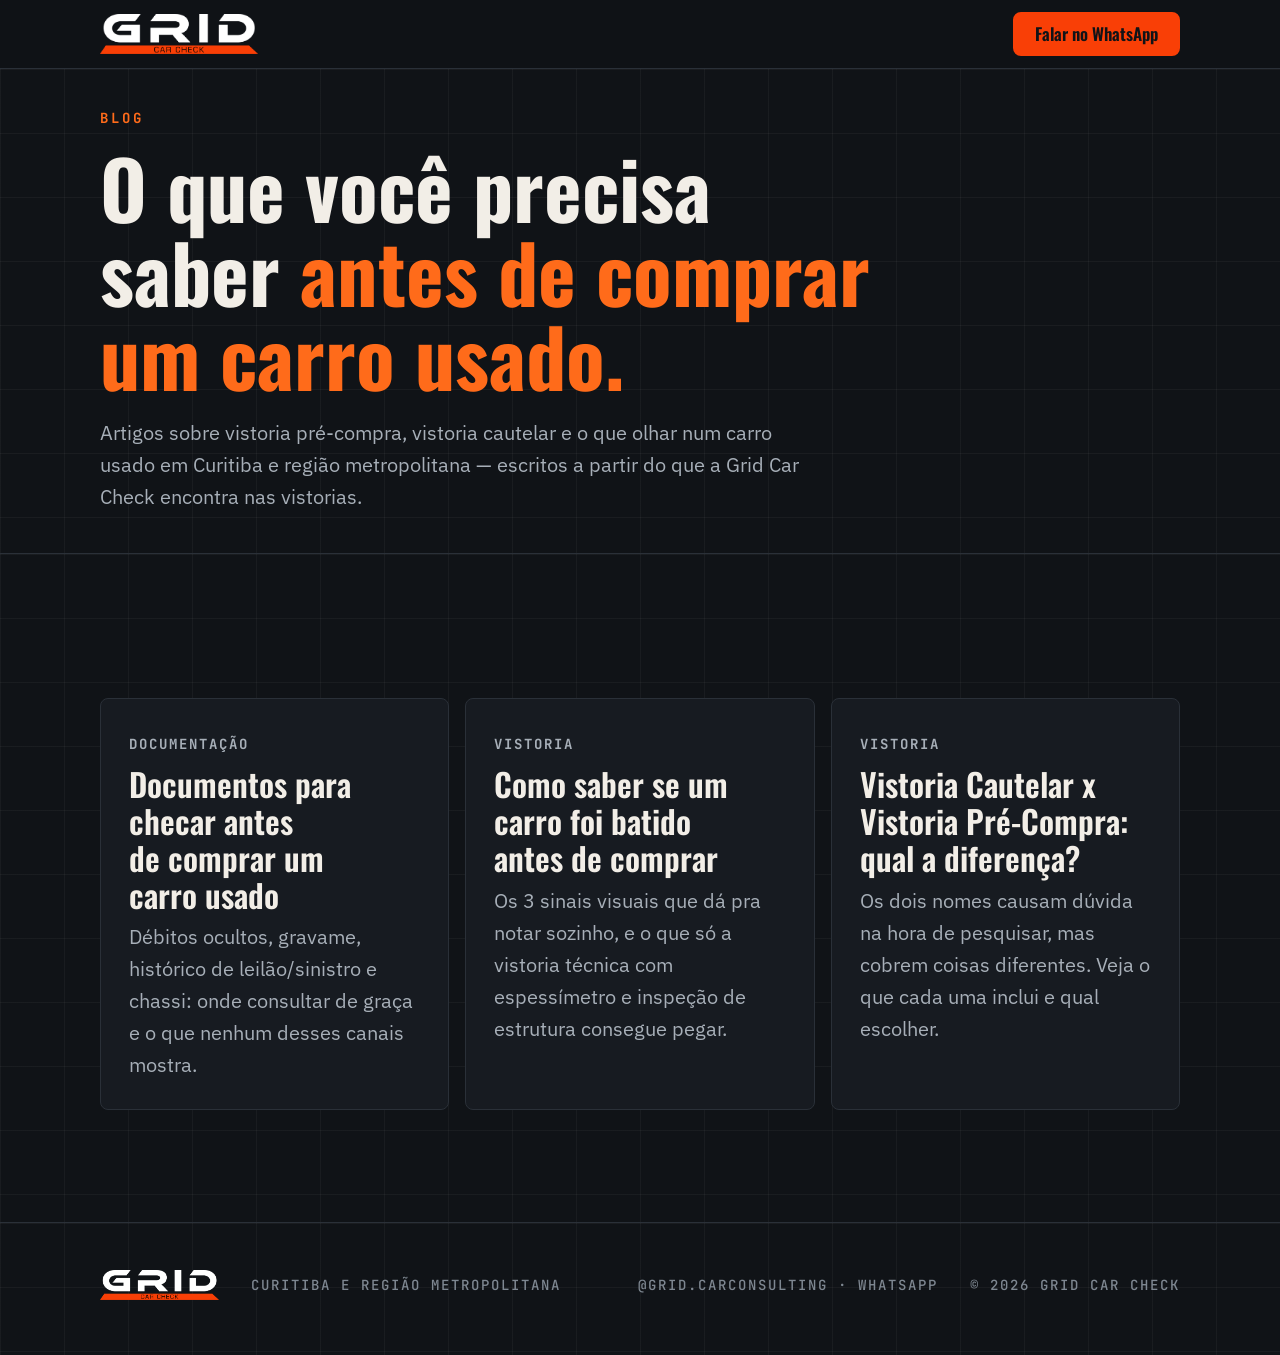
==== blog/index.html @ 63b937fd "Adiciona terceiro post do blog: documentos antes de comprar - blog/documentos-carro-usado-curitiba/i" ====
<!DOCTYPE html>
<html lang="pt-BR">

<head>
  <meta charset="UTF-8">
  <meta name="viewport" content="width=device-width, initial-scale=1.0">

  <!-- Google tag (gtag.js) -->
  <script async src="https://www.googletagmanager.com/gtag/js?id=G-SVH3X3QNZ6"></script>
  <script>
    window.dataLayer = window.dataLayer || [];
    function gtag(){dataLayer.push(arguments);}
    gtag('js', new Date());

    gtag('config', 'G-SVH3X3QNZ6');
  </script>

  <title>Blog | Grid Car Check — Vistoria e Compra de Carro Usado em Curitiba</title>
  <meta name="description"
    content="Artigos sobre vistoria pré-compra, vistoria cautelar e como comprar um carro usado com segurança em Curitiba e região metropolitana.">
  <meta name="robots" content="index, follow">
  <meta name="theme-color" content="#101317">
  <link rel="canonical" href="https://gridcarcheck.com.br/blog/">

  <meta property="og:type" content="website">
  <meta property="og:locale" content="pt_BR">
  <meta property="og:url" content="https://gridcarcheck.com.br/blog/">
  <meta property="og:site_name" content="Grid Car Check">
  <meta property="og:title" content="Blog | Grid Car Check">
  <meta property="og:description"
    content="Artigos sobre vistoria pré-compra, vistoria cautelar e como comprar um carro usado com segurança em Curitiba e região metropolitana.">
  <meta property="og:image" content="https://gridcarcheck.com.br/assets/images/og-image.png">
  <meta property="og:image:width" content="1200">
  <meta property="og:image:height" content="630">
  <meta property="og:image:alt" content="Grid Car Check — blog sobre vistoria e compra de carro usado">

  <meta name="twitter:card" content="summary_large_image">
  <meta name="twitter:title" content="Blog | Grid Car Check">
  <meta name="twitter:description"
    content="Artigos sobre vistoria pré-compra, vistoria cautelar e como comprar um carro usado com segurança em Curitiba.">
  <meta name="twitter:image" content="https://gridcarcheck.com.br/assets/images/og-image.png">

  <link rel="icon" href="/assets/images/favicon.png">
  <link rel="apple-touch-icon" href="/assets/images/favicon-180.png">
  <link rel="preconnect" href="https://fonts.googleapis.com">
  <link rel="preconnect" href="https://fonts.gstatic.com" crossorigin>
  <link
    href="https://fonts.googleapis.com/css2?family=IBM+Plex+Sans:wght@400;500;600&family=JetBrains+Mono:wght@500;700&family=Oswald:wght@600;700&display=swap"
    rel="stylesheet">
  <link rel="stylesheet" href="/css/style.css">

  <script type="application/ld+json">
  {
    "@context": "https://schema.org",
    "@type": "Blog",
    "name": "Blog Grid Car Check",
    "url": "https://gridcarcheck.com.br/blog/",
    "publisher": {
      "@type": "ProfessionalService",
      "name": "Grid Car Check",
      "url": "https://gridcarcheck.com.br/"
    }
  }
  </script>

  <!-- Meta Pixel Code -->
  <script>
    !function(f,b,e,v,n,t,s)
    {if(f.fbq)return;n=f.fbq=function(){n.callMethod?
    n.callMethod.apply(n,arguments):n.queue.push(arguments)};
    if(!f._fbq)f._fbq=n;n.push=n;n.loaded=!0;n.version='2.0';
    n.queue=[];t=b.createElement(e);t.async=!0;
    t.src=v;s=b.getElementsByTagName(e)[0];
    s.parentNode.insertBefore(t,s)}(window, document,'script',
    'https://connect.facebook.net/en_US/fbevents.js');
    fbq('init', '866001702810701');
    fbq('track', 'PageView');
  </script>
  <noscript><img height="1" width="1" style="display:none"
      src="https://www.facebook.com/tr?id=866001702810701&ev=PageView&noscript=1" /></noscript>
  <!-- End Meta Pixel Code -->
</head>

<body>
  <a class="skip" href="#conteudo">Ir para o conteúdo</a>

  <header class="header">
    <div class="container header__inner">
      <a href="/" aria-label="Grid Car Check"><img class="logo" src="/assets/images/grid-logo.png"
          alt="Grid Car Check" width="146" height="37"></a>
      <a href="#" class="btn btn--small" data-whatsapp>Falar no WhatsApp</a>
    </div>
  </header>

  <main id="conteudo">
    <section class="blueprint hero">
      <div class="container">
        <p class="eyebrow">Blog</p>
        <h1 style="max-width:20ch">O que você precisa saber <span class="accent">antes de comprar um carro usado.</span></h1>
        <p class="lead">Artigos sobre vistoria pré-compra, vistoria cautelar e o que olhar num carro usado em Curitiba e região metropolitana — escritos a partir do que a Grid Car Check encontra nas vistorias.</p>
      </div>
    </section>

    <section class="blueprint section">
      <div class="container">
        <div class="grid3" style="grid-template-columns: repeat(auto-fit, minmax(280px, 1fr));">
          <a href="/blog/documentos-carro-usado-curitiba/" class="card" style="text-decoration:none">
            <p class="eyebrow eyebrow--sm">Documentação</p>
            <h3 style="margin-bottom:8px">Documentos para checar antes de comprar um carro usado</h3>
            <p>Débitos ocultos, gravame, histórico de leilão/sinistro e chassi: onde consultar de graça e o que nenhum desses canais mostra.</p>
          </a>
          <a href="/blog/como-saber-se-o-carro-foi-batido/" class="card" style="text-decoration:none">
            <p class="eyebrow eyebrow--sm">Vistoria</p>
            <h3 style="margin-bottom:8px">Como saber se um carro foi batido antes de comprar</h3>
            <p>Os 3 sinais visuais que dá pra notar sozinho, e o que só a vistoria técnica com espessímetro e inspeção de estrutura consegue pegar.</p>
          </a>
          <a href="/blog/vistoria-cautelar-vs-pre-compra/" class="card" style="text-decoration:none">
            <p class="eyebrow eyebrow--sm">Vistoria</p>
            <h3 style="margin-bottom:8px">Vistoria Cautelar x Vistoria Pré-Compra: qual a diferença?</h3>
            <p>Os dois nomes causam dúvida na hora de pesquisar, mas cobrem coisas diferentes. Veja o que cada uma inclui e qual escolher.</p>
          </a>
        </div>
      </div>
    </section>
  </main>

  <footer class="blueprint footer">
    <div class="container footer__inner">
      <img class="logo" src="/assets/images/grid-logo.png" alt="Grid Car Check" width="110" height="28"
        loading="lazy">
      <p class="mono">Curitiba e região metropolitana</p>
      <p class="mono"><a href="https://instagram.com/grid.carconsulting" target="_blank"
          rel="noopener">@grid.carconsulting</a> · <a href="#" data-whatsapp>WhatsApp</a></p>
      <p class="mono">© <span id="ano"></span> Grid Car Check</p>
    </div>
  </footer>

  <a href="#" class="sticky-cta" data-whatsapp aria-label="Falar no WhatsApp">
    <svg viewBox="0 0 24 24" aria-hidden="true">
      <path d="M7.9 20A9 9 0 1 0 4 16.1L2 22Z" />
    </svg>
    <span>Falar no WhatsApp</span>
  </a>

  <script src="/js/main.js"></script>
</body>

</html>
---- css/style.css ----
/* Sistema visual do deck da Grid: desenho técnico, grafite e laranja */
:root {
  --bg: #101317; --panel: #171B21; --line: #2A3038;
  --text: #F2EEE7; --muted: #A7AFB8; --faint: #7E8791;
  --accent: #FF6B1A;  /* texto pequeno e detalhes (laranja do deck) */
  --brand: #F93F06;   /* botões e faixas (laranja da logo) */
  --display: 'Oswald', Arial, sans-serif;
  --body: 'IBM Plex Sans', Arial, sans-serif;
  --mono: 'JetBrains Mono', 'Courier New', monospace;
  --fs-body: 18px; --fs-h1: 48px; --fs-h2: 36px; --fs-h3: 24px; --fs-mono: 13px;
  --corner: 20px; --corner-off: 12px;
  --ease: cubic-bezier(0.16, 1, 0.3, 1);
}
@media (min-width: 900px) {
  :root { --fs-body: 20px; --fs-h1: 80px; --fs-h2: 56px; --fs-h3: 32px; --fs-mono: 14px; --corner: 32px; --corner-off: 24px; }
}

*, *::before, *::after { box-sizing: border-box; }
:root { color-scheme: dark; accent-color: var(--accent); }
[id] { scroll-margin-top: 84px; }
::selection { background: var(--accent); color: var(--bg); }
html { scrollbar-color: var(--line) var(--bg); }
html { scroll-behavior: smooth; }
body { margin: 0; background: var(--bg); color: var(--text); font: 400 var(--fs-body)/1.6 var(--body); -webkit-font-smoothing: antialiased; }
img { max-width: 100%; height: auto; display: block; }
a { color: inherit; }
h1, h2, h3 { font-family: var(--display); font-weight: 700; line-height: 1.05; margin: 0; text-wrap: balance; }
h1 { font-size: var(--fs-h1); }
h2 { font-size: var(--fs-h2); }
h3 { font-size: var(--fs-h3); font-weight: 600; line-height: 1.15; }
p { margin: 0; }
.accent { color: var(--accent); }
.container { width: 100%; max-width: 1120px; margin: 0 auto; padding: 0 20px; }
.narrow > * { max-width: 800px; }
.narrow.center > * { margin-left: auto; margin-right: auto; }
.center { text-align: center; }
.sr { position: absolute; width: 1px; height: 1px; overflow: hidden; clip: rect(0 0 0 0); }
.skip { position: absolute; left: -999px; }
.skip:focus { left: 12px; top: 12px; background: var(--text); color: var(--bg); padding: 8px 12px; z-index: 100; }
a:focus-visible, summary:focus-visible { outline: 3px solid var(--text); outline-offset: 3px; }

/* Blueprint */
.blueprint {
  background-color: var(--bg);
  background-image:
    repeating-linear-gradient(90deg, rgba(242,238,231,.045) 0 1px, transparent 1px 64px),
    repeating-linear-gradient(180deg, rgba(242,238,231,.045) 0 1px, transparent 1px 64px);
}
.statement {
  background-color: var(--brand); color: var(--bg);
  background-image:
    repeating-linear-gradient(90deg, rgba(16,19,23,.10) 0 1px, transparent 1px 64px),
    repeating-linear-gradient(180deg, rgba(16,19,23,.10) 0 1px, transparent 1px 64px);
  padding: 96px 0;
}
.statement h2 { font-size: clamp(40px, 7vw, 72px); }
.statement .lead { color: var(--bg); margin: 16px auto 32px; }

.frame { position: relative; }
.frame::before, .frame::after { content: ""; position: absolute; width: var(--corner); height: var(--corner); border: 0 solid var(--accent); pointer-events: none; }
.frame::before { top: var(--corner-off); left: var(--corner-off); border-top-width: 2px; border-left-width: 2px; }
.frame::after { bottom: var(--corner-off); right: var(--corner-off); border-bottom-width: 2px; border-right-width: 2px; }
.frame--card { --corner: 24px; --corner-off: 10px; }

/* Entrada em cascata: só é aplicada por JS, então sem JS tudo aparece parado */
.rv { opacity: 0; transform: translateY(18px); }
.rv.in { opacity: 1; transform: none; transition: opacity .6s var(--ease) calc(var(--i, 0) * 70ms), transform .6s var(--ease) calc(var(--i, 0) * 70ms); }

/* Momento autoral: as marcas de canto travam no enquadramento, como um scanner */
@keyframes lock-tl { from { opacity: 0; transform: translate(-28px, -28px); } to { opacity: 1; transform: none; } }
@keyframes lock-br { from { opacity: 0; transform: translate(28px, 28px); } to { opacity: 1; transform: none; } }
.hero__grid.frame::before { animation: lock-tl .8s var(--ease) .15s backwards; }
.hero__grid.frame::after { animation: lock-br .8s var(--ease) .15s backwards; }
.frame--card.armed::before, .frame--card.armed::after { opacity: 0; }
.frame--card.lock::before { animation: lock-tl .8s var(--ease) both; }
.frame--card.lock::after { animation: lock-br .8s var(--ease) both; }

.eyebrow { font: 700 var(--fs-mono)/1.4 var(--mono); letter-spacing: 3px; text-transform: uppercase; color: var(--accent); margin-bottom: 16px; }
.eyebrow--sm { letter-spacing: 2px; margin-bottom: 12px; }
.mono { font: 500 var(--fs-mono)/1.5 var(--mono); letter-spacing: 2px; text-transform: uppercase; color: var(--faint); }
.mono a { text-decoration: none; display: inline-flex; align-items: center; min-height: 44px; }
.lead { margin-top: 20px; color: var(--muted); max-width: 44rem; }
.faint { margin-top: 28px; color: var(--faint); font-size: .9em; }
.center .lead { margin-left: auto; margin-right: auto; }

/* Botões (contraste #101317 sobre #F93F06 = 5,1:1) */
.btn { white-space: nowrap; display: inline-flex; align-items: center; justify-content: center; min-height: 52px; padding: 12px 32px; background: var(--brand); color: var(--bg); font: 600 20px/1.2 var(--display); text-decoration: none; border: 2px solid var(--brand); border-radius: 8px; transition: transform .2s var(--ease); }
.btn { transition: transform .2s var(--ease), box-shadow .2s var(--ease), background-color .2s, border-color .2s; }
@media (hover: hover) {
  .btn:hover { transform: translateY(-3px); box-shadow: 0 12px 22px -10px rgba(0, 0, 0, .7); }
  .btn--ghost:hover { background: rgba(255, 107, 26, .08); box-shadow: none; }
  .btn--dark:hover { box-shadow: 0 12px 22px -10px rgba(0, 0, 0, .5); }
}
.btn:active, .sticky-cta:active { transform: translateY(0) scale(.98); box-shadow: none; }
.btn--small { min-height: 44px; padding: 8px 20px; font-size: 17px; }
.btn--big { min-height: 60px; font-size: 22px; }
.btn--block { width: 100%; margin-top: 28px; }
.btn--ghost { background: transparent; color: var(--text); border-color: var(--line); }
.btn--ghost:hover { border-color: var(--accent); }
.btn--dark { background: var(--bg); color: var(--text); border-color: var(--bg); }

/* Header */
.header { position: sticky; top: 0; z-index: 50; background: rgba(16,19,23,.92); backdrop-filter: blur(8px); border-bottom: 1px solid var(--line); }
.header__inner { display: flex; align-items: center; justify-content: space-between; height: 68px; }
.header a[aria-label] { display: inline-flex; align-items: center; min-height: 44px; }
.logo { height: 40px; width: auto; }

/* Seções */
.section { padding: 56px 0; border-top: 1px solid var(--line); }
.section h2 { max-width: 20ch; }
.section--tight { padding: 40px 0; }
.section--center .container { text-align: center; }
.section--center h2, .section--center .lead { margin-left: auto; margin-right: auto; }
.section--center .price { margin-left: auto; margin-right: auto; text-align: left; }
.hero { padding: 24px 0; }
.hero h1 { max-width: 15ch; }
.hero__grid { display: grid; gap: 32px; padding-top: 56px; padding-bottom: 56px; }
.hero__proof { align-self: center; }
.reel { position: relative; display: block; width: 100%; max-width: 240px; aspect-ratio: 9 / 16; margin: 0 auto 20px; overflow: hidden; border: 1px solid var(--line); border-radius: 8px; background: var(--bg); text-decoration: none; }
.reel video { display: block; width: 100%; height: 100%; object-fit: cover; }
.reel__cta { position: absolute; left: 10px; right: 10px; bottom: 10px; display: flex; align-items: center; gap: 8px; min-height: 44px; padding: 8px 12px; background: color-mix(in srgb, var(--bg) 88%, transparent); border-radius: 8px; color: var(--text); font: 600 17px/1.1 var(--display); transition: background-color .2s, color .2s; }
.reel__cta svg { flex: none; width: 24px; height: 24px; fill: none; stroke: var(--accent); stroke-width: 2; stroke-linecap: round; stroke-linejoin: round; transition: stroke .2s; }
@media (hover: hover) {
  .reel:hover .reel__cta { background: var(--brand); color: var(--bg); }
  .reel:hover .reel__cta svg { stroke: var(--bg); }
}
.hero__row { display: flex; flex-direction: column; gap: 20px; margin-top: 32px; align-items: flex-start; }
.from strong { white-space: nowrap; }
.from { display: flex; align-items: baseline; gap: 12px; }
.from .eyebrow { margin: 0; }
.from strong { font: 700 var(--fs-h3)/1 var(--display); }

.card { background: var(--panel); border: 1px solid var(--line); border-radius: 8px; padding: 28px; }
.card--hot { border: 2px solid var(--accent); }
.card p { color: var(--muted); margin-top: 8px; }
.card .eyebrow { margin-bottom: 12px; }
.grid3 .card, .steps .card, .proof .card { transition: transform .3s var(--ease), border-color .3s var(--ease); }
.icon { transition: transform .3s var(--ease); }
@media (hover: hover) {
  .grid3 .card:hover, .steps .card:hover, .proof .card:hover { transform: translateY(-4px); border-color: rgba(255, 107, 26, .6); }
  .grid3 .card:hover .icon { transform: translateY(-2px) scale(1.12); }
  .ledger__row:hover dt { transform: translateX(8px); color: var(--accent); }
}
.grid3 { display: grid; gap: 16px; margin-top: 32px; }
.icon { display: block; width: 28px; height: 28px; margin-bottom: 16px; fill: none; stroke: var(--accent); stroke-width: 2; stroke-linecap: round; stroke-linejoin: round; }
.grid3--fronts .card p { margin-top: 6px; }

/* Ledger: a dor em linhas, sem cartões */
.ledger { margin: 40px 0 0; border-top: 1px solid var(--line); }
.ledger__row { display: grid; gap: 4px; padding: 16px 0; border-bottom: 1px solid var(--line); }
.ledger dt { transition: transform .3s var(--ease), color .3s var(--ease); font: 600 var(--fs-h3)/1.15 var(--display); color: var(--text); }
.ledger dd { margin: 0; color: var(--muted); }

/* Passos com setas retas */
.steps { list-style: none; margin: 32px 0; padding: 0; display: grid; gap: 0; }
.arrow { display: grid; place-items: center; height: 48px; }
.arrow.armed path { stroke-dasharray: 80; stroke-dashoffset: 80; }
.arrow.lock path { stroke-dashoffset: 0; transition: stroke-dashoffset .6s var(--ease) calc(.35s + var(--i, 0) * .25s); }
.arrow svg { width: 40px; height: 20px; transform: rotate(90deg); fill: none; stroke: var(--accent); stroke-width: 2; stroke-linecap: square; }

/* Prova */
.proof { display: grid; gap: 16px; margin-top: 32px; }
.facts { list-style: none; margin: 0; padding: 0; display: grid; gap: 12px; color: var(--muted); }
.facts strong { color: var(--text); font-family: var(--display); font-weight: 600; font-size: 1.1em; }
.quote { font: 600 clamp(26px, 3vw, 34px)/1.2 var(--display); color: var(--text) !important; margin: 0 !important; }
.hero__proof .eyebrow { margin-bottom: 12px; }
.hero__proof .quote { font-size: clamp(22px, 2.4vw, 28px); }
.placeholder-inline { color: #FFD166 !important; font-family: var(--mono); font-size: 14px; }
.placeholder-inline { margin-top: 12px; }

/* Preço */
.price { margin-top: 40px; padding: 28px 20px; }
.price table { width: 100%; border-collapse: collapse; }
.price th, .price td { padding: 16px 12px; text-align: left; border-bottom: 1px solid var(--line); font-weight: 500; }
.price thead th { font: 700 var(--fs-mono)/1.4 var(--mono); letter-spacing: 2px; text-transform: uppercase; color: var(--faint); }
.price td { font-variant-numeric: tabular-nums; white-space: nowrap; text-align: right; font: 700 var(--fs-h3)/1 var(--display); }
.price thead th:last-child { text-align: right; }
.price tr.hot { background: rgba(255,107,26,.12); }
.price tr.hot th, .price tr.hot td { border-bottom: 2px solid var(--accent); }
.incl-title { margin-top: 32px; }
.incl { list-style: none; margin: 0; padding: 0; display: grid; gap: 14px; }
.incl li { display: flex; gap: 14px; align-items: flex-start; color: var(--muted); }
.incl svg { flex: none; width: 24px; height: 24px; margin-top: 3px; fill: none; stroke: var(--accent); stroke-width: 2; stroke-linecap: round; stroke-linejoin: round; }

/* Sobre */
.about { display: grid; gap: 32px; align-items: center; }
.about__photo { width: 100%; max-width: 380px; aspect-ratio: 4/3; object-fit: cover; object-position: 50% 28%; border: 1px solid var(--line); border-radius: 8px; }

/* FAQ */
.faq { margin-top: 32px; }
.faq details { border-bottom: 1px solid var(--line); interpolate-size: allow-keywords; }
.faq details::details-content { block-size: 0; overflow: hidden; transition: block-size .25s var(--ease), content-visibility .25s allow-discrete; }
.faq details[open]::details-content { block-size: auto; }
.faq summary { cursor: pointer; padding: 20px 36px 20px 0; font: 600 var(--fs-h3)/1.2 var(--display); list-style: none; position: relative; font-size: clamp(20px, 3vw, 26px); }
.faq summary::-webkit-details-marker { display: none; }
.faq summary::after { content: "+"; position: absolute; right: 4px; top: 14px; color: var(--accent); font: 500 30px var(--mono); }
.faq details[open] summary::after { content: "−"; }
.faq details p { padding: 0 0 20px; color: var(--muted); }
.narrow .btn { margin-top: 20px; }

/* Rodapé */
.footer { padding: 40px 0 104px; border-top: 1px solid var(--line); }
.footer__inner { display: grid; gap: 12px; }
.footer .logo { height: 30px; }

/* Botão fixo mobile */
.sticky-cta { position: fixed; left: 16px; right: 16px; bottom: 16px; z-index: 60; display: flex; align-items: center; justify-content: center; gap: 10px; min-height: 56px; background: var(--brand); color: var(--bg); font: 600 21px var(--display); text-decoration: none; border-radius: 8px; box-shadow: 0 8px 24px rgba(0,0,0,.55); transform: translateY(140%); transition: transform .3s; }
.sticky-cta.is-visible { transform: none; }
.sticky-cta svg { width: 24px; height: 24px; fill: none; stroke: currentColor; stroke-width: 2; stroke-linecap: round; stroke-linejoin: round; }

@media (min-width: 900px) {
  .hero { padding: 40px 0; }
  .reel { max-width: 250px; }
  .reel--compact { max-width: 190px; }
  .hero__grid { grid-template-columns: 1.4fr 1fr; gap: 56px; padding-top: 88px; padding-bottom: 88px; }
  .hero__row { flex-direction: row; flex-wrap: wrap; align-items: center; gap: 16px 32px; }
  .section { padding: 112px 0; }
  .grid3 { grid-template-columns: repeat(3, 1fr); }
  .ledger__row { grid-template-columns: 1fr 1.2fr; gap: 40px; align-items: baseline; padding: 28px 0; }
  .section--tight { padding: 72px 0; }
  .steps { grid-template-columns: 1fr 48px 1fr 48px 1fr 48px 1fr; align-items: stretch; }
  .arrow { height: auto; }
  .arrow svg { transform: none; }
  .steps .card { padding: 24px; }
  .steps h3 { font-size: 26px; }
  .steps p { font-size: 17px; }
  .proof { grid-template-columns: 1fr 1fr; align-items: start; }
  .price { padding: 44px; max-width: 760px; }
  .price th, .price td { padding: 18px 16px; }
  .about { grid-template-columns: 380px 1fr; gap: 64px; }
  .about__photo { aspect-ratio: 1/1; object-position: 50% 30%; }
  .sticky-cta { display: none; }
  .footer { padding-bottom: 48px; }
  .footer__inner { grid-template-columns: auto 1fr auto auto; align-items: center; gap: 32px; }
}

@media (prefers-reduced-motion: reduce) {
  html { scroll-behavior: auto; }
  .btn, .sticky-cta { transition: none; }
  .btn:hover, .btn:active, .sticky-cta:active { transform: none; box-shadow: none; }
  .grid3 .card:hover, .steps .card:hover, .proof .card:hover, .ledger__row:hover dt, .grid3 .card:hover .icon { transform: none; }
  .rv { opacity: 1; transform: none; }
  .arrow.armed path { stroke-dashoffset: 0; }
  .hero__grid.frame::before, .hero__grid.frame::after { animation: none; }
  .frame--card.armed::before, .frame--card.armed::after { opacity: 1; }
  .frame--card.lock::before, .frame--card.lock::after { animation: none; }
  .faq details::details-content { transition: none; }
}
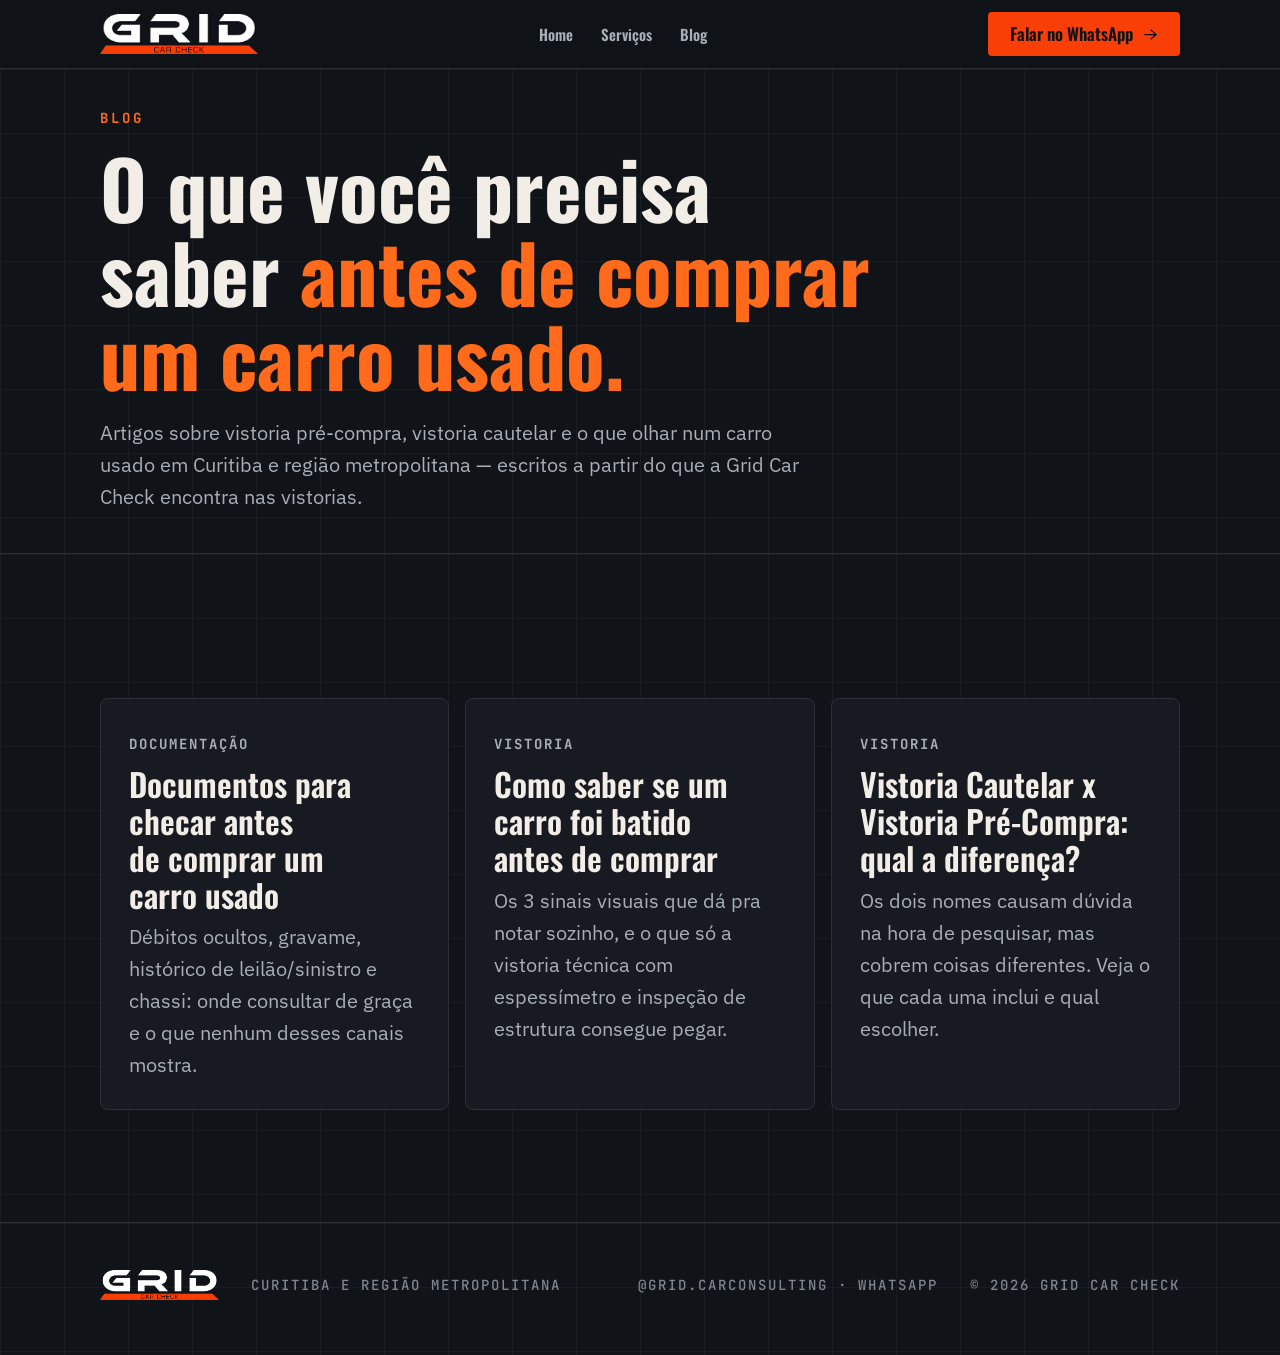
==== commit b70df3ac: "Adiciona navegação entre páginas e refina identidade visual Navegação: - Barra de navegação (Home/Se" ====
--- a/blog/index.html
+++ b/blog/index.html
@@ -86,9 +86,19 @@
 
   <header class="header">
     <div class="container header__inner">
-      <a href="/" aria-label="Grid Car Check"><img class="logo" src="/assets/images/grid-logo.png"
+      <a href="/home/" aria-label="Grid Car Check"><img class="logo" src="/assets/images/grid-logo.png"
           alt="Grid Car Check" width="146" height="37"></a>
-      <a href="#" class="btn btn--small" data-whatsapp>Falar no WhatsApp</a>
+      <nav class="nav" id="nav-principal" aria-label="Navegação principal">
+        <a href="/home/">Home</a>
+        <a href="/servicos/">Serviços</a>
+        <a href="/blog/">Blog</a>
+      </nav>
+      <div class="header__actions">
+        <a href="#" class="btn btn--small" data-whatsapp>Falar no WhatsApp</a>
+        <button class="nav-toggle" type="button" aria-expanded="false" aria-controls="nav-principal" aria-label="Abrir menu">
+          <svg viewBox="0 0 24 24" aria-hidden="true"><path d="M3 6h18M3 12h18M3 18h18" /></svg>
+        </button>
+      </div>
     </div>
   </header>
 
--- a/css/style.css
+++ b/css/style.css
@@ -10,6 +10,7 @@
   --fs-body: 18px; --fs-h1: 48px; --fs-h2: 36px; --fs-h3: 24px; --fs-mono: 13px;
   --corner: 20px; --corner-off: 12px;
   --ease: cubic-bezier(0.16, 1, 0.3, 1);
+  --ease-snap: cubic-bezier(0.2, 0.8, 0.2, 1); /* parada seca, pro momento autoral das marcas de canto */
 }
 @media (min-width: 900px) {
   :root { --fs-body: 20px; --fs-h1: 80px; --fs-h2: 56px; --fs-h3: 32px; --fs-mono: 14px; --corner: 32px; --corner-off: 24px; }
@@ -69,11 +70,11 @@
 /* Momento autoral: as marcas de canto travam no enquadramento, como um scanner */
 @keyframes lock-tl { from { opacity: 0; transform: translate(-28px, -28px); } to { opacity: 1; transform: none; } }
 @keyframes lock-br { from { opacity: 0; transform: translate(28px, 28px); } to { opacity: 1; transform: none; } }
-.hero__grid.frame::before { animation: lock-tl .8s var(--ease) .15s backwards; }
-.hero__grid.frame::after { animation: lock-br .8s var(--ease) .15s backwards; }
+.hero__grid.frame::before { animation: lock-tl .4s var(--ease-snap) .15s backwards; }
+.hero__grid.frame::after { animation: lock-br .4s var(--ease-snap) .15s backwards; }
 .frame--card.armed::before, .frame--card.armed::after { opacity: 0; }
-.frame--card.lock::before { animation: lock-tl .8s var(--ease) both; }
-.frame--card.lock::after { animation: lock-br .8s var(--ease) both; }
+.frame--card.lock::before { animation: lock-tl .4s var(--ease-snap) both; }
+.frame--card.lock::after { animation: lock-br .4s var(--ease-snap) both; }
 
 .eyebrow { font: 700 var(--fs-mono)/1.4 var(--mono); letter-spacing: 3px; text-transform: uppercase; color: var(--accent); margin-bottom: 16px; }
 .eyebrow--sm { letter-spacing: 2px; margin-bottom: 12px; }
@@ -84,15 +85,26 @@
 .center .lead { margin-left: auto; margin-right: auto; }
 
 /* Botões (contraste #101317 sobre #F93F06 = 5,1:1) */
-.btn { white-space: nowrap; display: inline-flex; align-items: center; justify-content: center; min-height: 52px; padding: 12px 32px; background: var(--brand); color: var(--bg); font: 600 20px/1.2 var(--display); text-decoration: none; border: 2px solid var(--brand); border-radius: 8px; transition: transform .2s var(--ease); }
+.btn { white-space: nowrap; display: inline-flex; align-items: center; justify-content: center; gap: 10px; min-height: 52px; padding: 12px 32px; background: var(--brand); color: var(--bg); font: 600 20px/1.2 var(--display); text-decoration: none; border: 2px solid var(--brand); border-radius: 4px; transition: transform .2s var(--ease); }
 .btn { transition: transform .2s var(--ease), box-shadow .2s var(--ease), background-color .2s, border-color .2s; }
+.btn::after {
+  content: "";
+  flex: none;
+  width: 18px; height: 18px;
+  background-color: currentColor;
+  -webkit-mask: url("data:image/svg+xml,%3Csvg xmlns='http://www.w3.org/2000/svg' viewBox='0 0 24 24' fill='none' stroke='%23000' stroke-width='2' stroke-linecap='square'%3E%3Cpath d='M3 12h16M13 5l8 7-8 7'/%3E%3C/svg%3E") center / contain no-repeat;
+  mask: url("data:image/svg+xml,%3Csvg xmlns='http://www.w3.org/2000/svg' viewBox='0 0 24 24' fill='none' stroke='%23000' stroke-width='2' stroke-linecap='square'%3E%3Cpath d='M3 12h16M13 5l8 7-8 7'/%3E%3C/svg%3E") center / contain no-repeat;
+  transition: transform .2s var(--ease);
+}
 @media (hover: hover) {
-  .btn:hover { transform: translateY(-3px); box-shadow: 0 12px 22px -10px rgba(0, 0, 0, .7); }
-  .btn--ghost:hover { background: rgba(255, 107, 26, .08); box-shadow: none; }
-  .btn--dark:hover { box-shadow: 0 12px 22px -10px rgba(0, 0, 0, .5); }
+  .btn:hover { transform: translateY(-2px); border-color: var(--accent); }
+  .btn:hover::after { transform: translateX(4px); }
+  .btn--ghost:hover { background: rgba(255, 107, 26, .08); }
+  .btn--dark:hover { border-color: var(--accent); }
 }
 .btn:active, .sticky-cta:active { transform: translateY(0) scale(.98); box-shadow: none; }
 .btn--small { min-height: 44px; padding: 8px 20px; font-size: 17px; }
+.btn--small::after { width: 15px; height: 15px; }
 .btn--big { min-height: 60px; font-size: 22px; }
 .btn--block { width: 100%; margin-top: 28px; }
 .btn--ghost { background: transparent; color: var(--text); border-color: var(--line); }
@@ -103,6 +115,27 @@
 .header { position: sticky; top: 0; z-index: 50; background: rgba(16,19,23,.92); backdrop-filter: blur(8px); border-bottom: 1px solid var(--line); }
 .header__inner { display: flex; align-items: center; justify-content: space-between; height: 68px; }
 .header a[aria-label] { display: inline-flex; align-items: center; min-height: 44px; }
+
+/* Navegação entre páginas */
+.header__actions { display: flex; align-items: center; gap: 12px; }
+.nav { display: flex; align-items: center; gap: 28px; }
+.nav a { font: 600 15px var(--display); color: var(--muted); text-decoration: none; transition: color .2s; display: inline-flex; align-items: center; min-height: 44px; }
+.nav a:hover { color: var(--accent); }
+.nav-toggle { display: none; width: 44px; height: 44px; align-items: center; justify-content: center; background: transparent; border: 1px solid var(--line); border-radius: 4px; color: var(--text); cursor: pointer; padding: 0; }
+.nav-toggle svg { width: 22px; height: 22px; fill: none; stroke: currentColor; stroke-width: 2; stroke-linecap: square; }
+
+@media (max-width: 899px) {
+  .nav {
+    position: absolute; top: 100%; left: 0; right: 0; z-index: 45;
+    flex-direction: column; align-items: stretch; gap: 0;
+    background: var(--panel); border-bottom: 1px solid var(--line);
+    max-height: 0; overflow: hidden; transition: max-height .25s var(--ease);
+  }
+  .nav.is-open { max-height: 220px; }
+  .nav a { padding: 0 20px; border-top: 1px solid var(--line); min-height: 52px; }
+  .header__actions .btn { display: none; }
+  .nav-toggle { display: inline-flex; }
+}
 .logo { height: 40px; width: auto; }
 
 /* Seções */
@@ -118,8 +151,10 @@
 .hero__proof { align-self: center; }
 .reel { position: relative; display: block; width: 100%; max-width: 240px; aspect-ratio: 9 / 16; margin: 0 auto 20px; overflow: hidden; border: 1px solid var(--line); border-radius: 8px; background: var(--bg); text-decoration: none; }
 .reel video { display: block; width: 100%; height: 100%; object-fit: cover; }
-.reel__cta { position: absolute; left: 10px; right: 10px; bottom: 10px; display: flex; align-items: center; gap: 8px; min-height: 44px; padding: 8px 12px; background: color-mix(in srgb, var(--bg) 88%, transparent); border-radius: 8px; color: var(--text); font: 600 17px/1.1 var(--display); transition: background-color .2s, color .2s; }
-.reel__cta svg { flex: none; width: 24px; height: 24px; fill: none; stroke: var(--accent); stroke-width: 2; stroke-linecap: round; stroke-linejoin: round; transition: stroke .2s; }
+/* Marca de canto do Reel: só o canto superior esquerdo — o inferior direito colidiria com o badge do CTA */
+.reel.frame--card::after { content: none; }
+.reel__cta { position: absolute; left: 10px; right: 10px; bottom: 10px; display: flex; align-items: center; gap: 8px; min-height: 44px; padding: 8px 12px; background: color-mix(in srgb, var(--bg) 88%, transparent); border-radius: 4px; color: var(--text); font: 600 17px/1.1 var(--display); transition: background-color .2s, color .2s; }
+.reel__cta svg { flex: none; width: 24px; height: 24px; fill: none; stroke: var(--accent); stroke-width: 2; stroke-linecap: square; stroke-linejoin: miter; transition: stroke .2s; }
 @media (hover: hover) {
   .reel:hover .reel__cta { background: var(--brand); color: var(--bg); }
   .reel:hover .reel__cta svg { stroke: var(--bg); }
@@ -142,7 +177,7 @@
   .ledger__row:hover dt { transform: translateX(8px); color: var(--accent); }
 }
 .grid3 { display: grid; gap: 16px; margin-top: 32px; }
-.icon { display: block; width: 28px; height: 28px; margin-bottom: 16px; fill: none; stroke: var(--accent); stroke-width: 2; stroke-linecap: round; stroke-linejoin: round; }
+.icon { display: block; width: 28px; height: 28px; margin-bottom: 16px; fill: none; stroke: var(--accent); stroke-width: 2; stroke-linecap: square; stroke-linejoin: miter; }
 .grid3--fronts .card p { margin-top: 6px; }
 
 /* Ledger: a dor em linhas, sem cartões */
@@ -180,7 +215,7 @@
 .incl-title { margin-top: 32px; }
 .incl { list-style: none; margin: 0; padding: 0; display: grid; gap: 14px; }
 .incl li { display: flex; gap: 14px; align-items: flex-start; color: var(--muted); }
-.incl svg { flex: none; width: 24px; height: 24px; margin-top: 3px; fill: none; stroke: var(--accent); stroke-width: 2; stroke-linecap: round; stroke-linejoin: round; }
+.incl svg { flex: none; width: 24px; height: 24px; margin-top: 3px; fill: none; stroke: var(--accent); stroke-width: 2; stroke-linecap: square; stroke-linejoin: miter; }
 
 /* Sobre */
 .about { display: grid; gap: 32px; align-items: center; }
@@ -204,9 +239,9 @@
 .footer .logo { height: 30px; }
 
 /* Botão fixo mobile */
-.sticky-cta { position: fixed; left: 16px; right: 16px; bottom: 16px; z-index: 60; display: flex; align-items: center; justify-content: center; gap: 10px; min-height: 56px; background: var(--brand); color: var(--bg); font: 600 21px var(--display); text-decoration: none; border-radius: 8px; box-shadow: 0 8px 24px rgba(0,0,0,.55); transform: translateY(140%); transition: transform .3s; }
+.sticky-cta { position: fixed; left: 16px; right: 16px; bottom: 16px; z-index: 60; display: flex; align-items: center; justify-content: center; gap: 10px; min-height: 56px; background: var(--brand); color: var(--bg); font: 600 21px var(--display); text-decoration: none; border-radius: 4px; box-shadow: 0 8px 24px rgba(0,0,0,.55); transform: translateY(140%); transition: transform .3s; }
 .sticky-cta.is-visible { transform: none; }
-.sticky-cta svg { width: 24px; height: 24px; fill: none; stroke: currentColor; stroke-width: 2; stroke-linecap: round; stroke-linejoin: round; }
+.sticky-cta svg { width: 24px; height: 24px; fill: none; stroke: currentColor; stroke-width: 2; stroke-linecap: square; stroke-linejoin: miter; }
 
 @media (min-width: 900px) {
   .hero { padding: 40px 0; }
@@ -236,8 +271,8 @@
 
 @media (prefers-reduced-motion: reduce) {
   html { scroll-behavior: auto; }
-  .btn, .sticky-cta { transition: none; }
-  .btn:hover, .btn:active, .sticky-cta:active { transform: none; box-shadow: none; }
+  .btn, .btn::after, .sticky-cta { transition: none; }
+  .btn:hover, .btn:hover::after, .btn:active, .sticky-cta:active { transform: none; box-shadow: none; }
   .grid3 .card:hover, .steps .card:hover, .proof .card:hover, .ledger__row:hover dt, .grid3 .card:hover .icon { transform: none; }
   .rv { opacity: 1; transform: none; }
   .arrow.armed path { stroke-dashoffset: 0; }
@@ -245,4 +280,5 @@
   .frame--card.armed::before, .frame--card.armed::after { opacity: 1; }
   .frame--card.lock::before, .frame--card.lock::after { animation: none; }
   .faq details::details-content { transition: none; }
-}
+  .nav { transition: none; }
+}
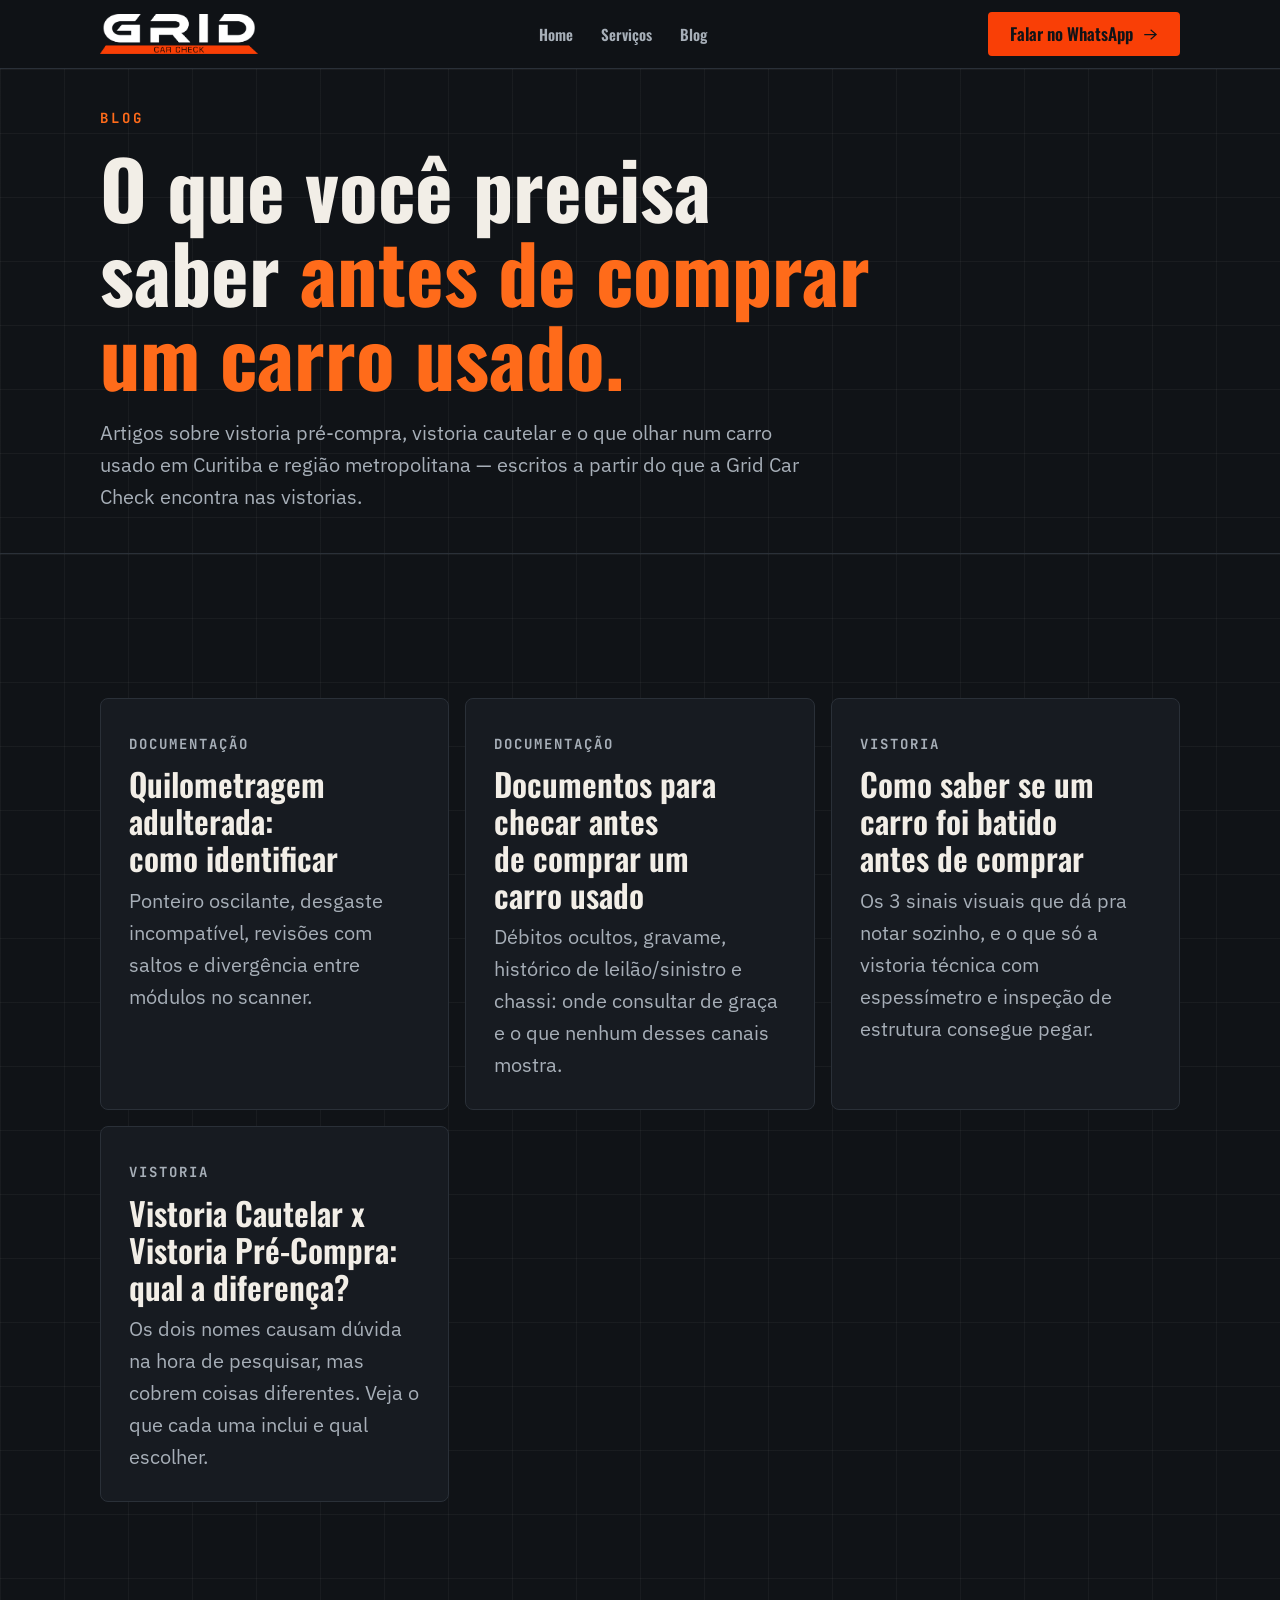
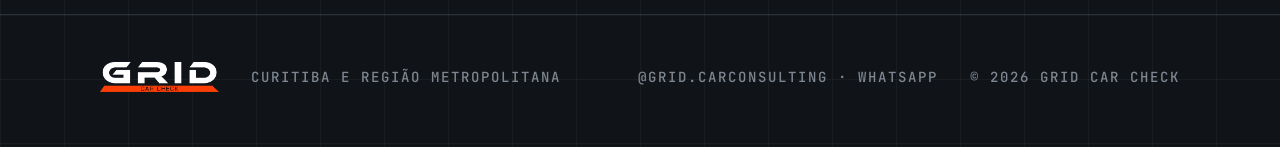
==== commit 71150c5a: "Adiciona contador animado e 4º post do blog (quilometragem) Inspirado na análise do concorrente CarV" ====
--- a/blog/index.html
+++ b/blog/index.html
@@ -114,6 +114,11 @@
     <section class="blueprint section">
       <div class="container">
         <div class="grid3" style="grid-template-columns: repeat(auto-fit, minmax(280px, 1fr));">
+          <a href="/blog/quilometragem-adulterada/" class="card" style="text-decoration:none">
+            <p class="eyebrow eyebrow--sm">Documentação</p>
+            <h3 style="margin-bottom:8px">Quilometragem adulterada: como identificar</h3>
+            <p>Ponteiro oscilante, desgaste incompatível, revisões com saltos e divergência entre módulos no scanner.</p>
+          </a>
           <a href="/blog/documentos-carro-usado-curitiba/" class="card" style="text-decoration:none">
             <p class="eyebrow eyebrow--sm">Documentação</p>
             <h3 style="margin-bottom:8px">Documentos para checar antes de comprar um carro usado</h3>
--- a/css/style.css
+++ b/css/style.css
@@ -82,6 +82,7 @@
 .mono a { text-decoration: none; display: inline-flex; align-items: center; min-height: 44px; }
 .lead { margin-top: 20px; color: var(--muted); max-width: 44rem; }
 .faint { margin-top: 28px; color: var(--faint); font-size: .9em; }
+.count-up { font-variant-numeric: tabular-nums; }
 .center .lead { margin-left: auto; margin-right: auto; }
 
 /* Botões (contraste #101317 sobre #F93F06 = 5,1:1) */
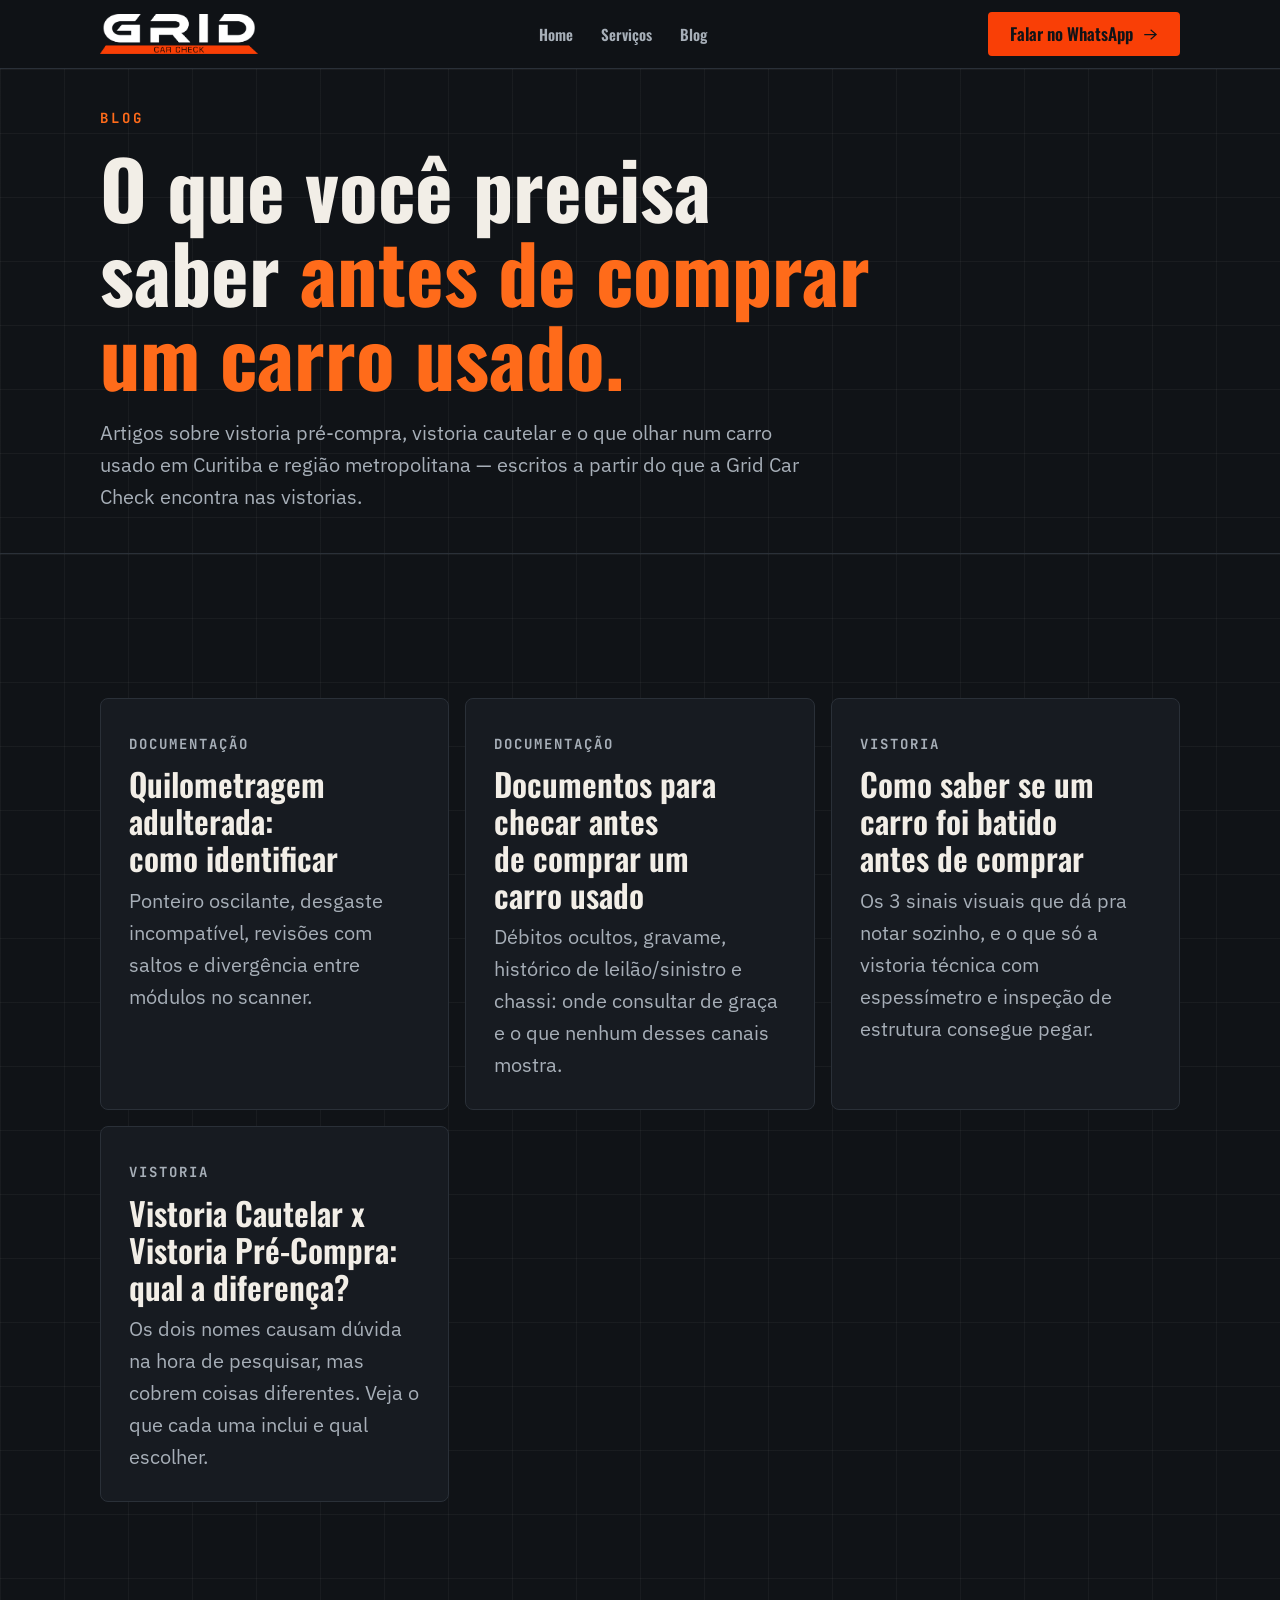
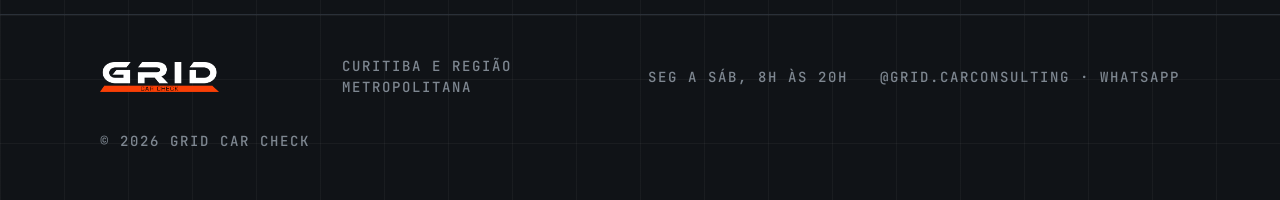
==== commit 70c7a0c7: "Adiciona horário de atendimento (seg-sáb, 8h-20h) Confirmado pelo usuário. Publicado no rodapé das 8" ====
--- a/blog/index.html
+++ b/blog/index.html
@@ -144,6 +144,7 @@
       <img class="logo" src="/assets/images/grid-logo.png" alt="Grid Car Check" width="110" height="28"
         loading="lazy">
       <p class="mono">Curitiba e região metropolitana</p>
+      <p class="mono">Seg a sáb, 8h às 20h</p>
       <p class="mono"><a href="https://instagram.com/grid.carconsulting" target="_blank"
           rel="noopener">@grid.carconsulting</a> · <a href="#" data-whatsapp>WhatsApp</a></p>
       <p class="mono">© <span id="ano"></span> Grid Car Check</p>
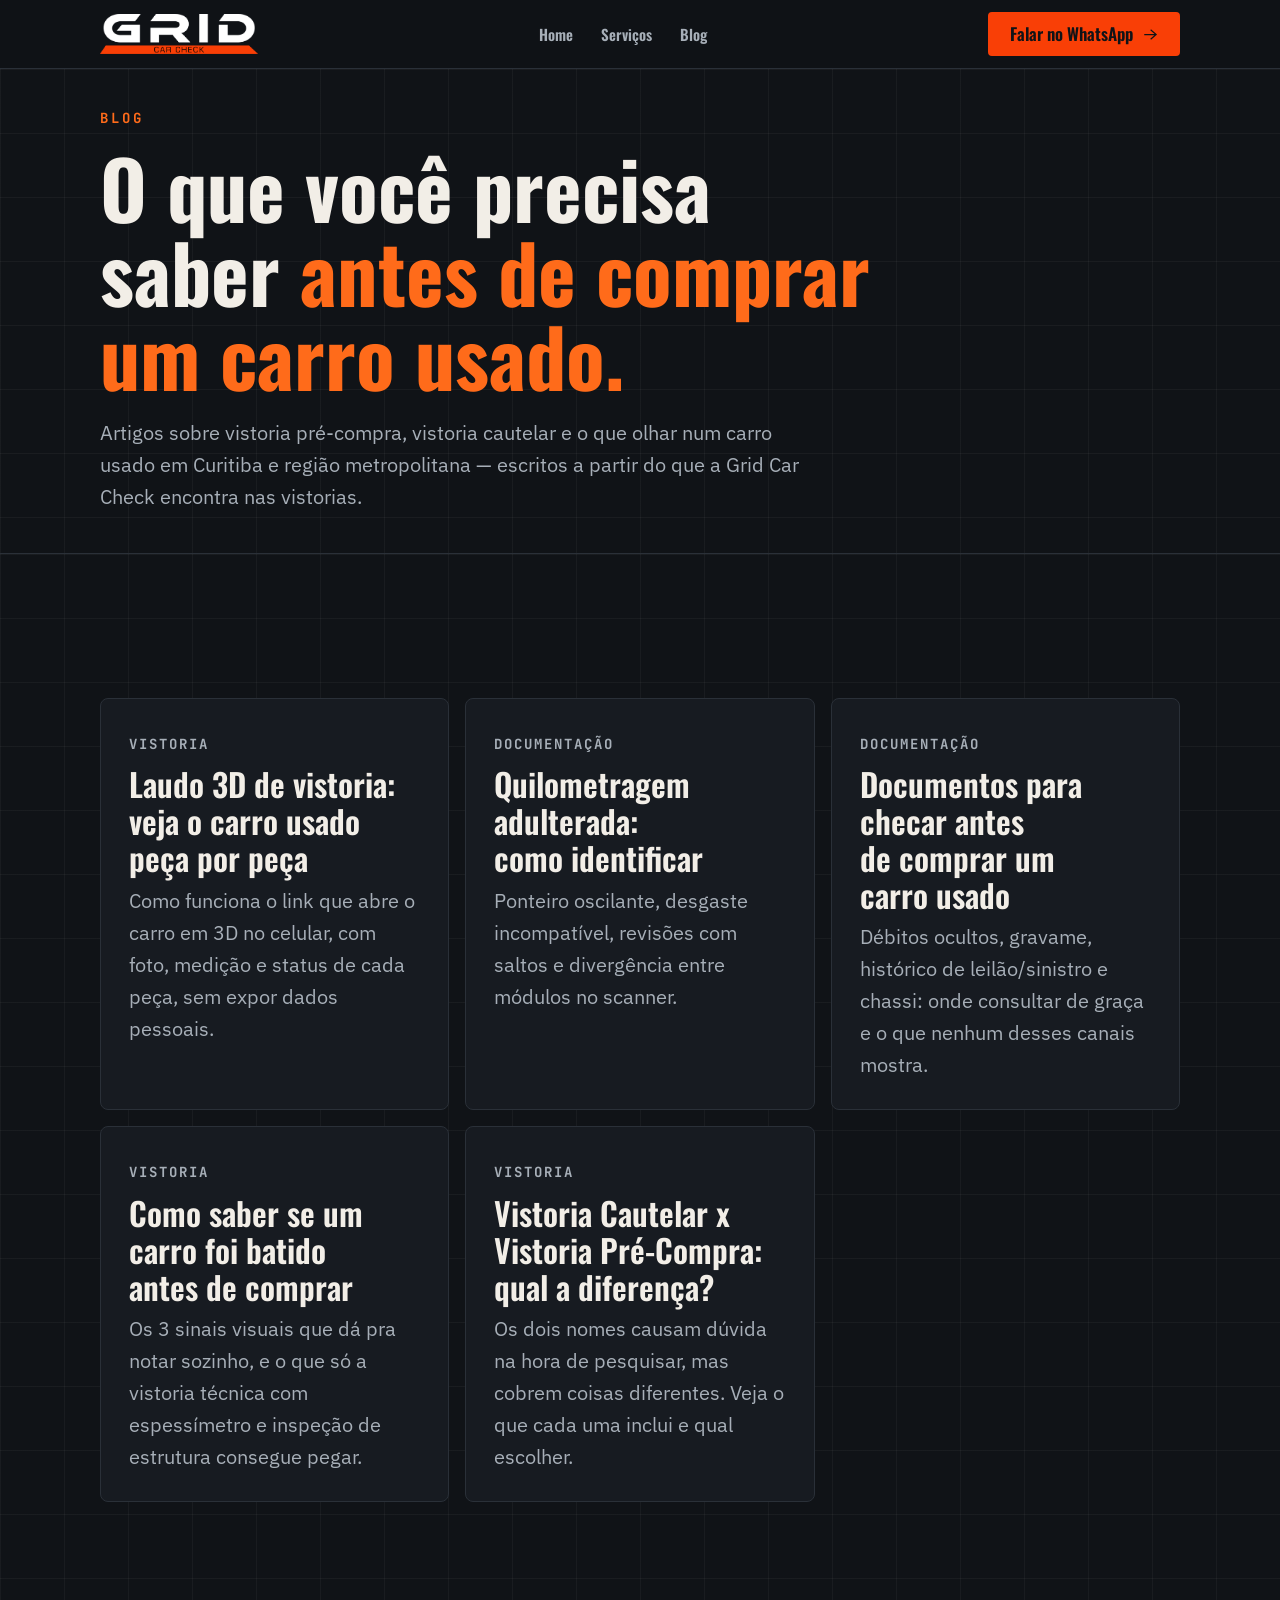
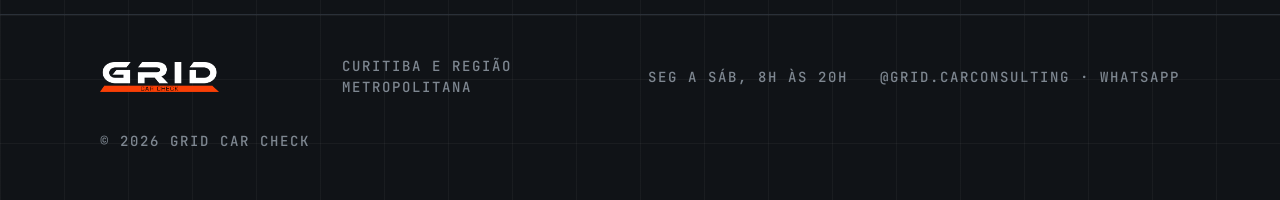
==== commit 2e1a56c5: "Adiciona o Laudo 3D ao site (home, serviços, instagram e blog) O Laudo 3D é a novidade da Grid: além" ====
--- a/blog/index.html
+++ b/blog/index.html
@@ -55,11 +55,7 @@
     "@type": "Blog",
     "name": "Blog Grid Car Check",
     "url": "https://gridcarcheck.com.br/blog/",
-    "publisher": {
-      "@type": "ProfessionalService",
-      "name": "Grid Car Check",
-      "url": "https://gridcarcheck.com.br/"
-    }
+    "publisher": { "@id": "https://gridcarcheck.com.br/#empresa" }
   }
   </script>
 
@@ -86,10 +82,10 @@
 
   <header class="header">
     <div class="container header__inner">
-      <a href="/home/" aria-label="Grid Car Check"><img class="logo" src="/assets/images/grid-logo.png"
+      <a href="/" aria-label="Grid Car Check"><img class="logo" src="/assets/images/grid-logo.png"
           alt="Grid Car Check" width="146" height="37"></a>
       <nav class="nav" id="nav-principal" aria-label="Navegação principal">
-        <a href="/home/">Home</a>
+        <a href="/">Home</a>
         <a href="/servicos/">Serviços</a>
         <a href="/blog/">Blog</a>
       </nav>
@@ -114,6 +110,11 @@
     <section class="blueprint section">
       <div class="container">
         <div class="grid3" style="grid-template-columns: repeat(auto-fit, minmax(280px, 1fr));">
+          <a href="/blog/laudo-3d-vistoria-carro-usado/" class="card" style="text-decoration:none">
+            <p class="eyebrow eyebrow--sm">Vistoria</p>
+            <h3 style="margin-bottom:8px">Laudo 3D de vistoria: veja o carro usado peça por peça</h3>
+            <p>Como funciona o link que abre o carro em 3D no celular, com foto, medição e status de cada peça, sem expor dados pessoais.</p>
+          </a>
           <a href="/blog/quilometragem-adulterada/" class="card" style="text-decoration:none">
             <p class="eyebrow eyebrow--sm">Documentação</p>
             <h3 style="margin-bottom:8px">Quilometragem adulterada: como identificar</h3>
--- a/css/style.css
+++ b/css/style.css
@@ -155,6 +155,10 @@
 /* Marca de canto do Reel: só o canto superior esquerdo — o inferior direito colidiria com o badge do CTA */
 .reel.frame--card::after { content: none; }
 .reel__cta { position: absolute; left: 10px; right: 10px; bottom: 10px; display: flex; align-items: center; gap: 8px; min-height: 44px; padding: 8px 12px; background: color-mix(in srgb, var(--bg) 88%, transparent); border-radius: 4px; color: var(--text); font: 600 17px/1.1 var(--display); transition: background-color .2s, color .2s; }
+.shots { margin: 32px 0 0; }
+.shots__row { display: grid; grid-template-columns: repeat(2, minmax(0, 1fr)); gap: 12px; max-width: 520px; }
+.shots img { display: block; width: 100%; height: auto; border: 1px solid var(--line); border-radius: 8px; background: var(--panel); }
+.shots figcaption { margin-top: 12px; color: var(--faint); font-size: .9em; }
 .reel__cta svg { flex: none; width: 24px; height: 24px; fill: none; stroke: var(--accent); stroke-width: 2; stroke-linecap: square; stroke-linejoin: miter; transition: stroke .2s; }
 @media (hover: hover) {
   .reel:hover .reel__cta { background: var(--brand); color: var(--bg); }
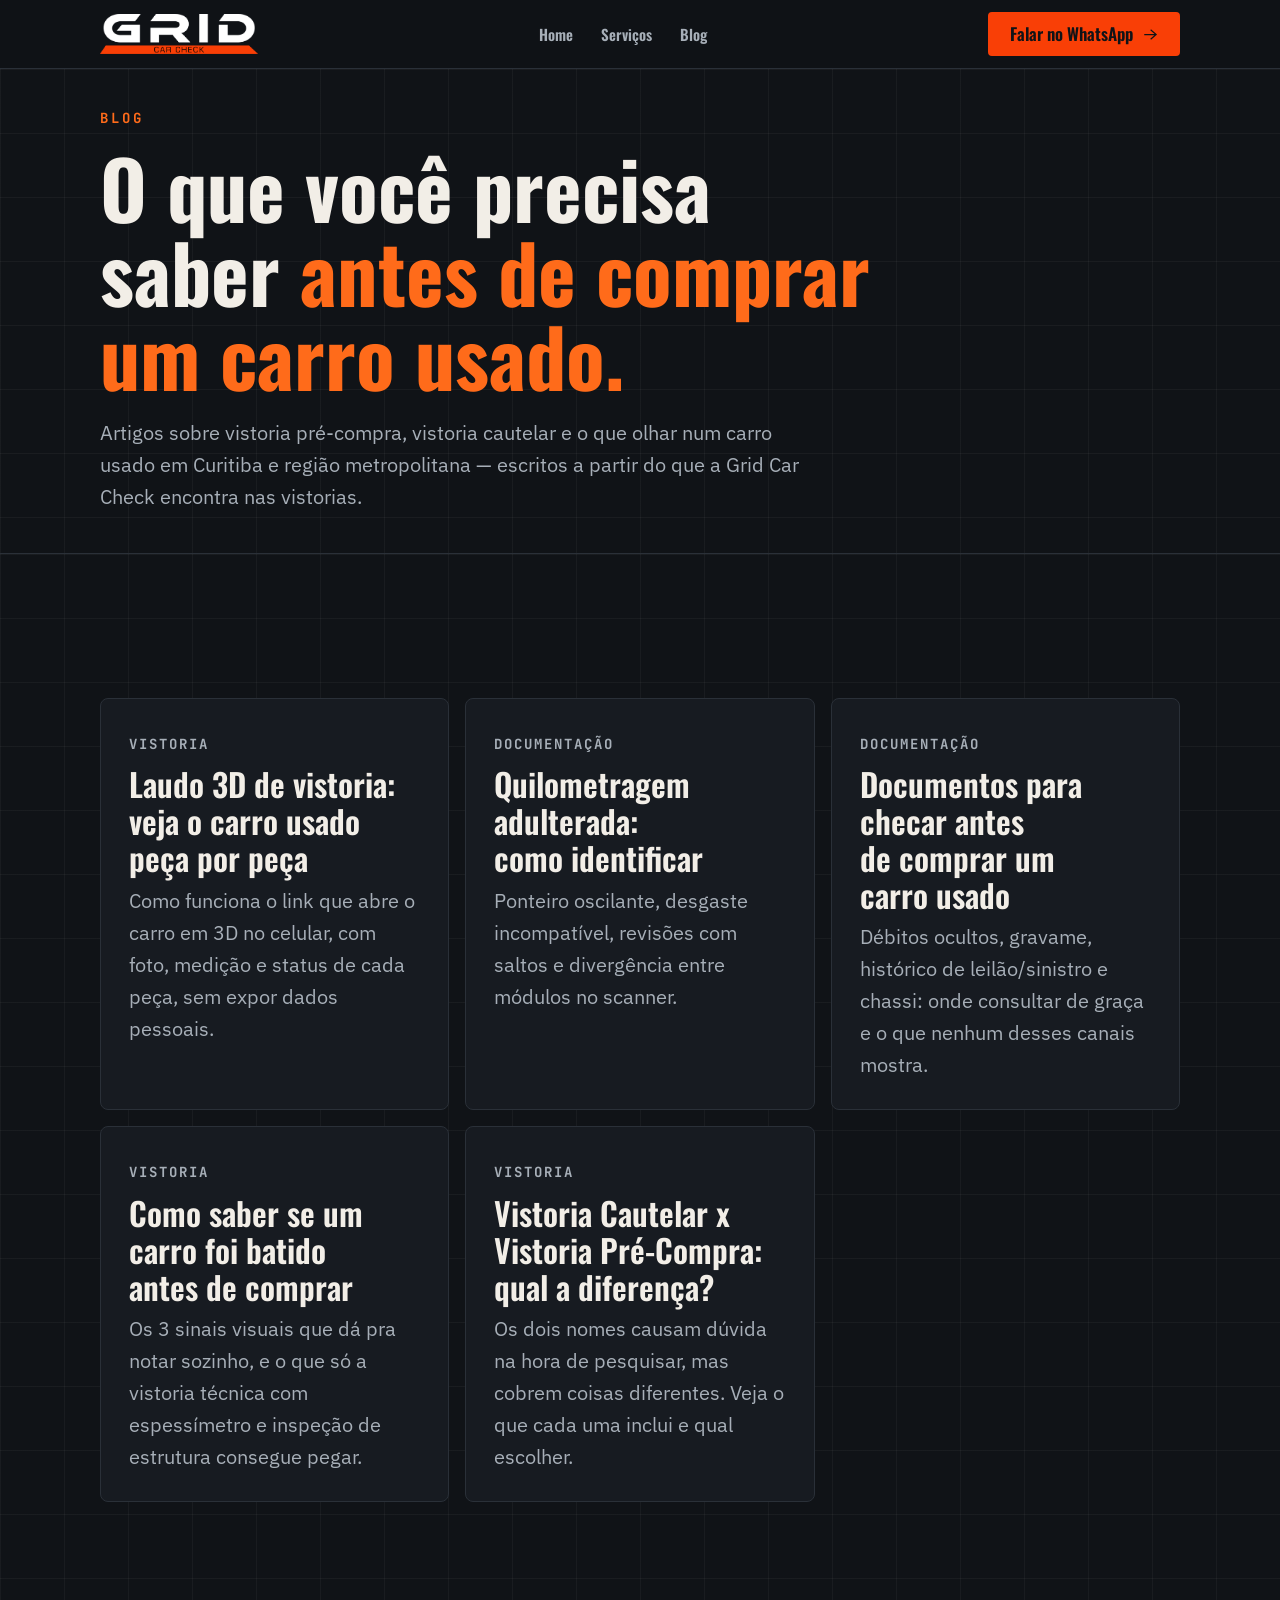
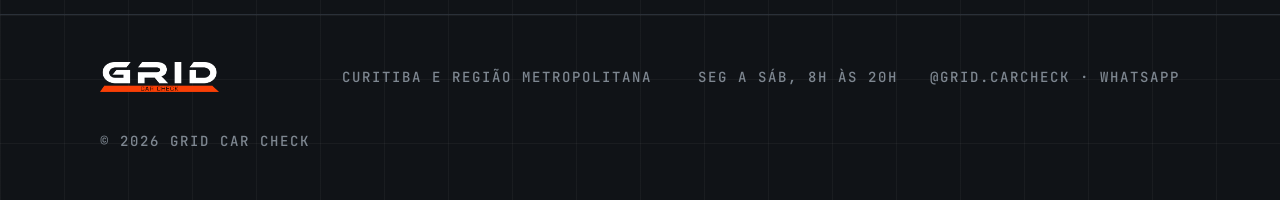
==== commit a72bd913: "Adiciona interações do Laudo 3D e aplica as novas regras de marca Traz para a Grid o comportamento q" ====
--- a/blog/index.html
+++ b/blog/index.html
@@ -146,8 +146,8 @@
         loading="lazy">
       <p class="mono">Curitiba e região metropolitana</p>
       <p class="mono">Seg a sáb, 8h às 20h</p>
-      <p class="mono"><a href="https://instagram.com/grid.carconsulting" target="_blank"
-          rel="noopener">@grid.carconsulting</a> · <a href="#" data-whatsapp>WhatsApp</a></p>
+      <p class="mono"><a href="https://instagram.com/grid.carcheck" target="_blank"
+          rel="noopener">@grid.carcheck</a> · <a href="#" data-whatsapp>WhatsApp</a></p>
       <p class="mono">© <span id="ano"></span> Grid Car Check</p>
     </div>
   </footer>
--- a/css/style.css
+++ b/css/style.css
@@ -4,6 +4,7 @@
   --text: #F2EEE7; --muted: #A7AFB8; --faint: #7E8791;
   --accent: #FF6B1A;  /* texto pequeno e detalhes (laranja do deck) */
   --brand: #F93F06;   /* botões e faixas (laranja da logo) */
+  --measure: #8DB8FF; /* azul de medição: só dado e verificação (MARCA.md) */
   --display: 'Oswald', Arial, sans-serif;
   --body: 'IBM Plex Sans', Arial, sans-serif;
   --mono: 'JetBrains Mono', 'Courier New', monospace;
@@ -201,7 +202,7 @@
 /* Prova */
 .proof { display: grid; gap: 16px; margin-top: 32px; }
 .facts { list-style: none; margin: 0; padding: 0; display: grid; gap: 12px; color: var(--muted); }
-.facts strong { color: var(--text); font-family: var(--display); font-weight: 600; font-size: 1.1em; }
+.facts strong { color: var(--measure); font-family: var(--display); font-weight: 600; font-size: 1.1em; }
 .quote { font: 600 clamp(26px, 3vw, 34px)/1.2 var(--display); color: var(--text) !important; margin: 0 !important; }
 .hero__proof .eyebrow { margin-bottom: 12px; }
 .hero__proof .quote { font-size: clamp(22px, 2.4vw, 28px); }
@@ -220,7 +221,75 @@
 .incl-title { margin-top: 32px; }
 .incl { list-style: none; margin: 0; padding: 0; display: grid; gap: 14px; }
 .incl li { display: flex; gap: 14px; align-items: flex-start; color: var(--muted); }
-.incl svg { flex: none; width: 24px; height: 24px; margin-top: 3px; fill: none; stroke: var(--accent); stroke-width: 2; stroke-linecap: square; stroke-linejoin: miter; }
+.incl svg { flex: none; width: 24px; height: 24px; margin-top: 3px; fill: none; stroke: var(--measure); stroke-width: 2; stroke-linecap: square; stroke-linejoin: miter; }
+
+/* Cores de status do Laudo 3D: dado do produto (as mesmas do app), não parte da paleta da marca */
+:root {
+  --st-ok: #C9C5B8; --st-repintura: #F0B429; --st-batido: #F94A15;
+  --st-danificado: #E0505A; --st-reparo: #5B9DFF; --st-substituido: #A897F0;
+}
+
+/* Feedback de movimento: o número dá um pulso quando muda, e a linha se desenha quando algo é escolhido */
+@keyframes bump { 0% { transform: scale(1); } 40% { transform: scale(1.06); } 100% { transform: scale(1); } }
+@keyframes draw { from { transform: scaleX(0); } to { transform: scaleX(1); } }
+@keyframes rise { from { opacity: 0; transform: translateY(8px); } to { opacity: 1; transform: none; } }
+.bump { display: inline-block; animation: bump .35s var(--ease-snap); }
+.draw { transform-origin: left center; animation: draw .45s var(--ease-snap) both; }
+
+/* Calculadora de preço: só aparece com JS; sem JS fica a tabela */
+.calc { margin-bottom: 28px; padding-bottom: 28px; border-bottom: 1px solid var(--line); }
+.calc[hidden] { display: none; }
+.chips { display: grid; grid-template-columns: 1fr 1fr; gap: 8px; }
+.chip { min-height: 48px; padding: 8px 12px; background: transparent; color: var(--muted); border: 2px solid var(--line); border-radius: 4px; font: 600 16px/1.2 var(--display); cursor: pointer; transition: border-color .2s, color .2s, background-color .2s; }
+.chip[aria-pressed="true"] { border-color: var(--accent); color: var(--text); background: rgba(255, 107, 26, .12); }
+.chip[aria-pressed="true"]::before { content: "\2713\00a0"; color: var(--accent); }
+.chip:focus-visible, .sw:focus-visible, .ld__tab:focus-visible { outline: 3px solid var(--text); outline-offset: 2px; }
+@media (hover: hover) { .chip:hover, .sw:hover, .ld__tab:hover { border-color: rgba(255, 107, 26, .6); } }
+.calc__out { display: flex; align-items: baseline; justify-content: space-between; gap: 16px; margin-top: 24px; }
+.calc__label { font: 700 var(--fs-mono)/1.4 var(--mono); letter-spacing: 2px; text-transform: uppercase; color: var(--faint); }
+.calc__val { font: 700 clamp(44px, 8vw, 64px)/1 var(--display); color: var(--text); font-variant-numeric: tabular-nums; white-space: nowrap; }
+.calc__bar { display: block; height: 2px; background: var(--accent); margin-top: 12px; transform-origin: left center; }
+
+/* Laudo 3D "toque e veja": abas com as telas reais e legenda de cores clicável */
+.ld { margin-top: 32px; display: grid; gap: 28px; align-items: start; }
+.ld__tabs { display: flex; gap: 8px; margin-bottom: 16px; }
+.ld__tab { position: relative; min-height: 44px; padding: 8px 18px; background: transparent; color: var(--muted); border: 1px solid var(--line); border-radius: 4px; font: 600 17px/1 var(--display); cursor: pointer; transition: color .2s, border-color .2s; }
+.ld__tab[aria-selected="true"] { color: var(--text); border-color: var(--line); }
+.ld__tab[aria-selected="true"]::after { content: ""; position: absolute; left: -1px; right: -1px; bottom: -1px; height: 3px; background: var(--accent); transform-origin: left center; animation: draw .45s var(--ease-snap) both; }
+.ld__phone { width: 100%; max-width: 280px; }
+.ld__phone img { width: 100%; height: auto; border: 1px solid var(--line); border-radius: 8px; background: var(--panel); }
+.ld__phone img[hidden] { display: none; }
+.ld__phone img.in { animation: rise .35s var(--ease) both; }
+.ld__legend { display: flex; flex-wrap: wrap; gap: 8px; margin-top: 4px; }
+.sw { display: inline-flex; align-items: center; gap: 10px; min-height: 44px; padding: 8px 14px; background: transparent; color: var(--text); border: 1px solid var(--line); border-radius: 4px; font: 600 16px/1 var(--display); cursor: pointer; transition: border-color .2s, background-color .2s; }
+.sw::before { content: ""; flex: none; width: 12px; height: 12px; background: var(--c); }
+.sw[aria-pressed="true"] { border-color: var(--accent); background: rgba(255, 107, 26, .12); }
+.ld__def { margin-top: 20px; color: var(--muted); min-height: 5.2em; }
+.ld__def strong { color: var(--text); font-family: var(--display); font-weight: 600; }
+.ld__cap { margin-top: 8px; }
+@media (min-width: 900px) { .ld { grid-template-columns: 280px 1fr; gap: 56px; } }
+
+/* Laudo "ao vivo" no hero da landing: os apontamentos aparecem um a um e os contadores sobem */
+.live { position: relative; margin-top: 32px; max-width: 520px; padding: 20px; background: var(--panel); border: 1px solid var(--line); border-radius: 8px; }
+.live::before { content: ""; position: absolute; left: -1px; top: -1px; width: 72px; height: 2px; background: var(--accent); transform-origin: left center; }
+.live--run::before { animation: draw .6s var(--ease-snap) both; }
+.live .eyebrow { margin-bottom: 16px; }
+.live__stats { display: grid; grid-template-columns: 1fr 1fr; gap: 12px; margin: 0 0 16px; }
+.live__stats div { display: flex; flex-direction: column-reverse; gap: 4px; }
+.live__stats dt { font: 500 12px/1.3 var(--mono); letter-spacing: 1px; text-transform: uppercase; color: var(--faint); }
+.live__stats dd { margin: 0; font: 700 40px/1 var(--display); color: var(--measure); font-variant-numeric: tabular-nums; }
+.live__list { list-style: none; margin: 0; padding: 0; border-top: 1px solid var(--line); }
+.live__list li { display: flex; align-items: center; justify-content: space-between; gap: 12px; padding: 10px 0; border-bottom: 1px solid var(--line); font-size: 16px; line-height: 1.3; color: var(--text); }
+.live__tag { display: inline-flex; align-items: center; gap: 8px; flex: none; font: 700 12px/1 var(--mono); letter-spacing: 1.5px; text-transform: uppercase; color: var(--text); }
+.live__tag::before { content: ""; width: 10px; height: 10px; background: var(--c); }
+.live__foot { margin-top: 12px; font: 500 12px/1.4 var(--mono); letter-spacing: 1px; text-transform: uppercase; color: var(--faint); }
+.live--armed .live__list li { opacity: 0; }
+.live--run .live__list li { animation: rise .45s var(--ease) calc(var(--i) * .5s + .3s) both; }
+@media (min-width: 480px) { .live__stats { grid-template-columns: repeat(4, 1fr); } }
+
+/* Azul de medição (MARCA.md): etiqueta de verificação e links em texto corrido de artigo. Nunca em botão ou CTA. */
+.tag-med { display: inline-block; margin-top: 14px; padding: 4px 8px; border: 1px solid var(--measure); border-radius: 4px; color: var(--measure); font: 700 12px/1.3 var(--mono); letter-spacing: 1.5px; text-transform: uppercase; }
+.article p a:not(.btn), .article li a:not(.btn), .article td a { color: var(--measure); text-decoration-thickness: 1px; text-underline-offset: 3px; }
 
 /* Sobre */
 .about { display: grid; gap: 32px; align-items: center; }
@@ -286,4 +355,6 @@
   .frame--card.lock::before, .frame--card.lock::after { animation: none; }
   .faq details::details-content { transition: none; }
   .nav { transition: none; }
-}
+  .bump, .draw, .ld__phone img.in, .ld__tab[aria-selected="true"]::after, .live--run::before { animation: none; }
+  .live--armed .live__list li, .live--run .live__list li { opacity: 1; animation: none; }
+}
